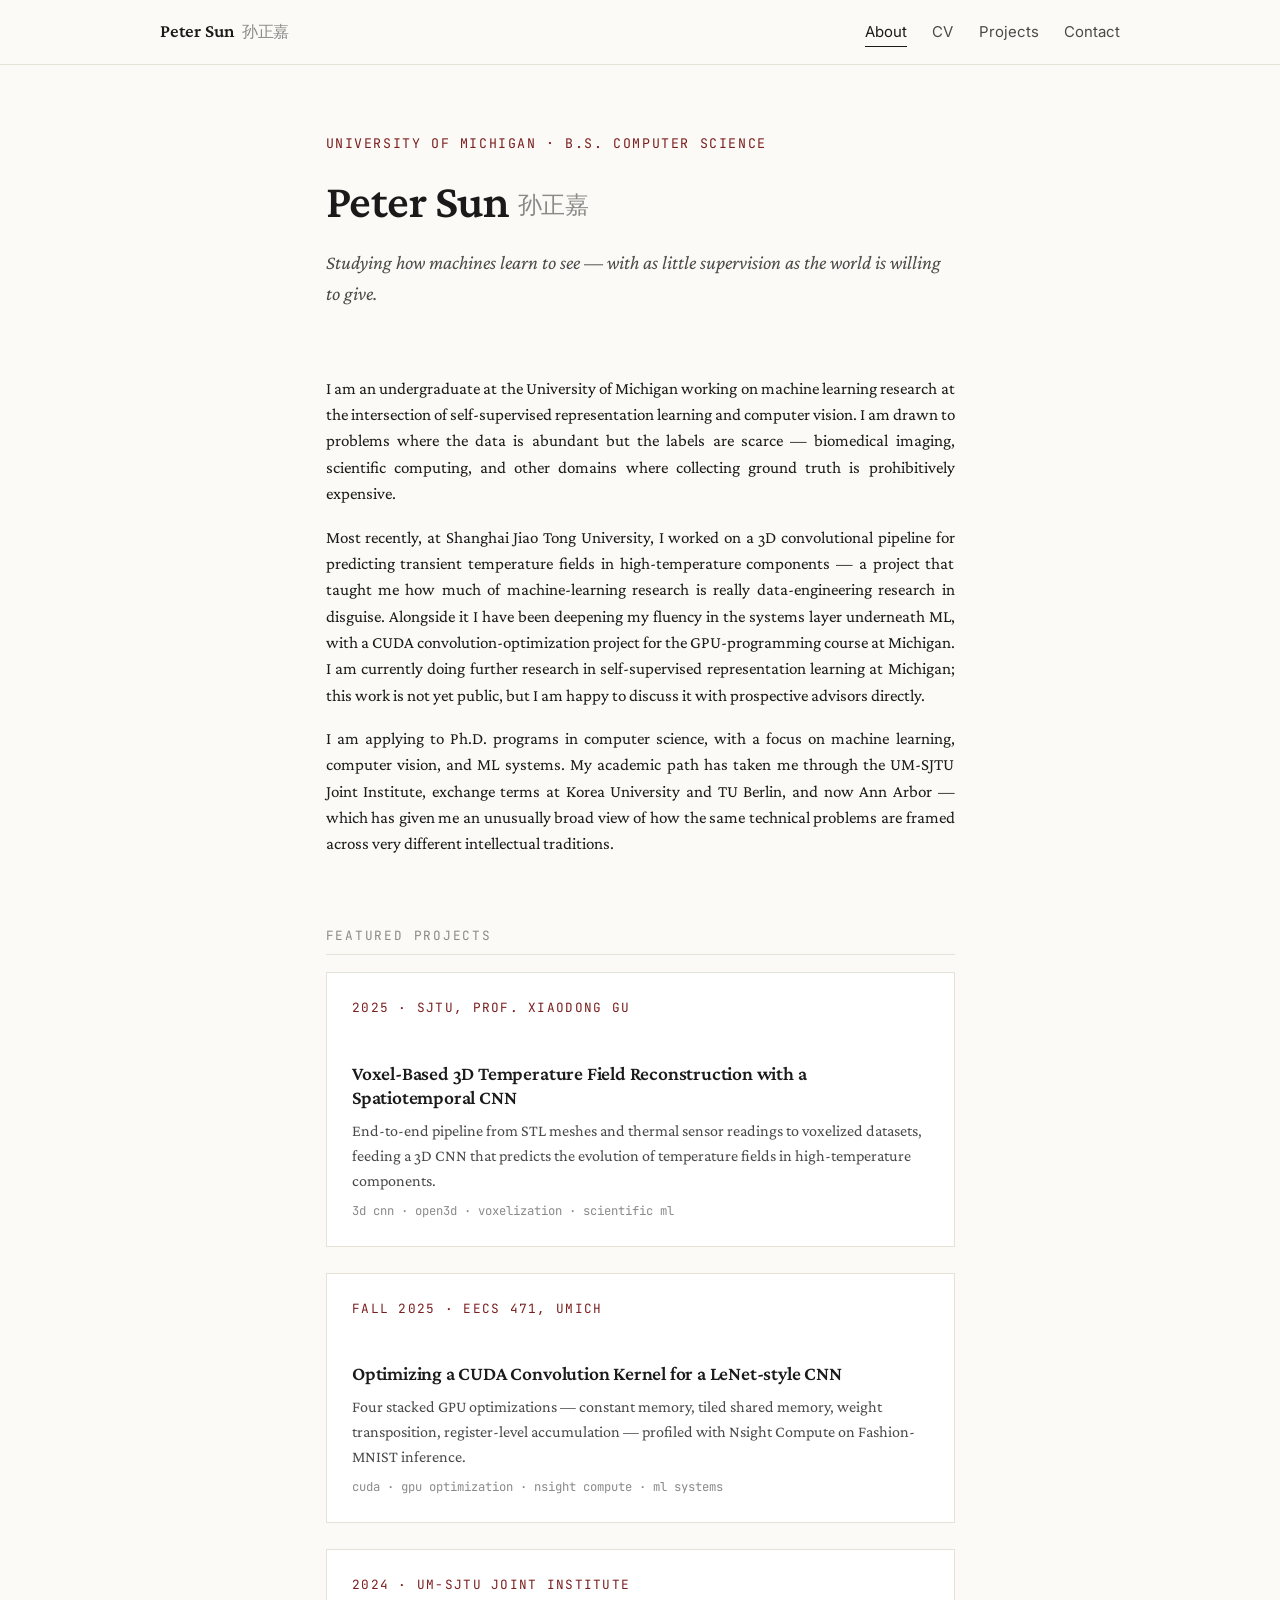
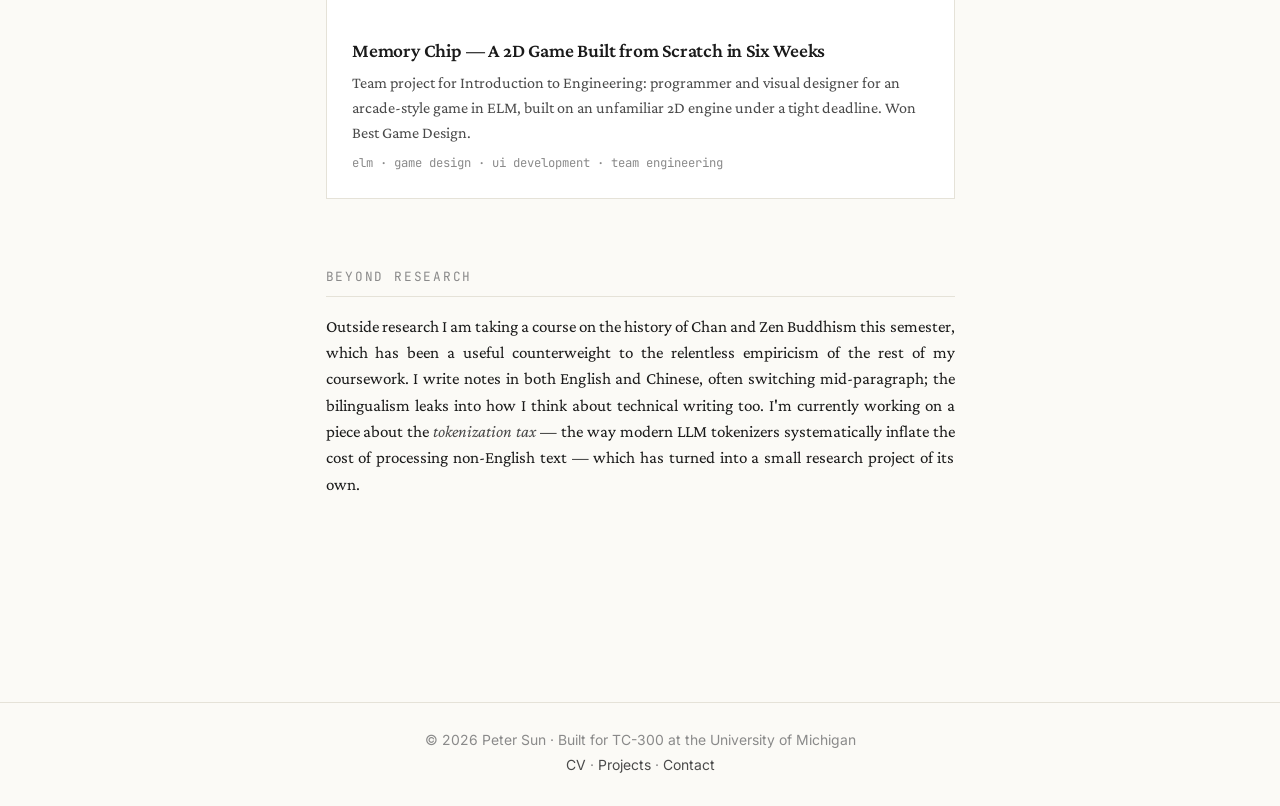
==== index.html @ c783a43a "Add files via upload" ====
<!DOCTYPE html>
<html lang="en">
<head>
<meta charset="UTF-8">
<meta name="viewport" content="width=device-width, initial-scale=1.0">
<title>Peter Sun — Computer Science, University of Michigan</title>
<meta name="description" content="Peter Sun is an undergraduate at the University of Michigan studying computer science, with research interests in self-supervised representation learning and computer vision for biomedical applications.">
<link rel="preconnect" href="https://fonts.googleapis.com">
<link rel="preconnect" href="https://fonts.gstatic.com" crossorigin>
<link href="https://fonts.googleapis.com/css2?family=Crimson+Pro:ital,wght@0,400;0,500;0,600;1,400&family=Inter:wght@400;500;600&family=JetBrains+Mono:wght@400;500&display=swap" rel="stylesheet">
<link rel="stylesheet" href="assets/style.css">
</head>
<body>

<header class="site-header">
  <div class="site-header-inner">
    <a href="index.html" class="site-brand">Peter Sun<span class="brand-cn">孙正嘉</span></a>
    <nav class="site-nav">
      <a href="index.html" class="active">About</a>
      <a href="cv.html">CV</a>
      <a href="research.html">Projects</a>
      <a href="contact.html">Contact</a>
    </nav>
  </div>
</header>

<main class="page">

  <section class="hero">
    <p class="hero-eyebrow">University of Michigan · B.S. Computer Science</p>
    <h1 class="hero-title">Peter Sun<span class="cn">孙正嘉</span></h1>
    <p class="hero-tagline">Studying how machines learn to see — with as little supervision as the world is willing to give.</p>
  </section>

  <section>
    <p>
      I am an undergraduate at the University of Michigan working on machine
      learning research at the intersection of self-supervised representation
      learning and computer vision. I am drawn to problems where the data is
      abundant but the labels are scarce — biomedical imaging, scientific
      computing, and other domains where collecting ground truth is
      prohibitively expensive.
    </p>
    <p>
      Most recently, at Shanghai Jiao Tong University, I worked on a 3D
      convolutional pipeline for predicting transient temperature fields in
      high-temperature components — a project that taught me how much of
      machine-learning research is really data-engineering research in
      disguise. Alongside it I have been deepening my fluency in the
      systems layer underneath ML, with a CUDA convolution-optimization
      project for the GPU-programming course at Michigan. I am currently
      doing further research in self-supervised representation learning at
      Michigan; this work is not yet public, but I am happy to discuss it
      with prospective advisors directly.
    </p>
    <p>
      I am applying to Ph.D. programs in computer science, with a focus on
      machine learning, computer vision, and ML systems. My academic path has
      taken me through the UM-SJTU Joint Institute, exchange terms at Korea
      University and TU Berlin, and now Ann Arbor — which has given me an
      unusually broad view of how the same technical problems are framed
      across very different intellectual traditions.
    </p>
  </section>

  <p class="section-label">Featured Projects</p>

  <section class="highlights">

    <a class="highlight" href="research-temp-field.html">
      <p class="highlight-meta">2025 · SJTU, Prof. Xiaodong Gu</p>
      <h3 class="highlight-title">Voxel-Based 3D Temperature Field Reconstruction with a Spatiotemporal CNN</h3>
      <p class="highlight-blurb">
        End-to-end pipeline from STL meshes and thermal sensor readings to
        voxelized datasets, feeding a 3D CNN that predicts the evolution of
        temperature fields in high-temperature components.
      </p>
      <p class="highlight-tags">3D CNN · Open3D · voxelization · scientific ML</p>
    </a>

    <a class="highlight" href="research-cuda.html">
      <p class="highlight-meta">Fall 2025 · EECS 471, UMich</p>
      <h3 class="highlight-title">Optimizing a CUDA Convolution Kernel for a LeNet-style CNN</h3>
      <p class="highlight-blurb">
        Four stacked GPU optimizations — constant memory, tiled shared memory,
        weight transposition, register-level accumulation — profiled with
        Nsight Compute on Fashion-MNIST inference.
      </p>
      <p class="highlight-tags">CUDA · GPU optimization · Nsight Compute · ML systems</p>
    </a>

    <a class="highlight" href="research-memory-chip.html">
      <p class="highlight-meta">2024 · UM-SJTU Joint Institute</p>
      <h3 class="highlight-title">Memory Chip — A 2D Game Built from Scratch in Six Weeks</h3>
      <p class="highlight-blurb">
        Team project for Introduction to Engineering: programmer and visual
        designer for an arcade-style game in ELM, built on an unfamiliar 2D
        engine under a tight deadline. Won Best Game Design.
      </p>
      <p class="highlight-tags">ELM · game design · UI development · team engineering</p>
    </a>

  </section>

  <p class="section-label">Beyond Research</p>

  <section>
    <p>
      Outside research I am taking a course on the history of Chan and Zen
      Buddhism this semester, which has been a useful counterweight to the
      relentless empiricism of the rest of my coursework. I write notes in
      both English and Chinese, often switching mid-paragraph; the
      bilingualism leaks into how I think about technical writing too. I'm
      currently working on a piece about the <em>tokenization tax</em> —
      the way modern LLM tokenizers systematically inflate the cost of
      processing non-English text — which has turned into a small research
      project of its own.
    </p>
  </section>

</main>

<footer class="site-footer">
  <p>© 2026 Peter Sun · Built for TC-300 at the University of Michigan</p>
  <p><a href="cv.html">CV</a> · <a href="research.html">Projects</a> · <a href="contact.html">Contact</a></p>
</footer>

</body>
</html>
---- assets/style.css ----
/* ========================================
   Peter Sun — Portfolio Site
   Shared stylesheet
   ======================================== */

:root {
  /* Color palette — restrained, academic, with a single warm accent */
  --bg:          #fbfaf6;        /* warm off-white, easier on eyes than pure white */
  --bg-elevated: #ffffff;
  --ink:         #1a1a1a;        /* near-black for body text */
  --ink-soft:    #4a4a4a;        /* secondary text */
  --ink-faint:   #8a8a8a;        /* tertiary / captions */
  --rule:        #e5e2d8;        /* hairline dividers */
  --accent:      #7a1f1f;        /* deep burgundy — the one accent color */
  --accent-soft: #f3e9e9;        /* tinted background for callouts */
  --code-bg:     #f4f1e8;

  /* Typography */
  --font-serif: "Crimson Pro", "Source Serif Pro", Georgia, serif;
  --font-sans:  "Inter", -apple-system, BlinkMacSystemFont, "Segoe UI", sans-serif;
  --font-mono:  "JetBrains Mono", "SF Mono", Menlo, monospace;

  /* Spacing scale */
  --space-1: 0.25rem;
  --space-2: 0.5rem;
  --space-3: 1rem;
  --space-4: 1.5rem;
  --space-5: 2.5rem;
  --space-6: 4rem;
  --space-7: 6rem;

  /* Layout */
  --content-max: 680px;        /* narrow column, ~10 words per line at 18px */
  --wide-max:    960px;        /* for cv & projects index */
}

/* ---------- Reset ---------- */
* { box-sizing: border-box; margin: 0; padding: 0; }
html { font-size: 17px; scroll-behavior: smooth; }
body {
  font-family: var(--font-serif);
  font-weight: 400;
  line-height: 1.55;
  color: var(--ink);
  background: var(--bg);
  -webkit-font-smoothing: antialiased;
  -moz-osx-font-smoothing: grayscale;
  font-feature-settings: "kern" 1, "liga" 1, "onum" 1;
}

/* ---------- Typography ---------- */
h1, h2, h3, h4 {
  font-family: var(--font-serif);
  font-weight: 600;
  line-height: 1.25;
  color: var(--ink);
  letter-spacing: -0.01em;
}
h1 { font-size: 2.5rem; margin-bottom: var(--space-4); }
h2 { font-size: 1.65rem; margin-top: var(--space-6); margin-bottom: var(--space-3); }
h3 { font-size: 1.2rem; margin-top: var(--space-5); margin-bottom: var(--space-2); }
h4 { font-size: 1rem; font-weight: 600; margin-top: var(--space-3); margin-bottom: var(--space-1); }

p {
  margin-bottom: var(--space-3);
  text-align: justify;
  hyphens: auto;
}
p:last-child { margin-bottom: 0; }

a {
  color: var(--accent);
  text-decoration: none;
  border-bottom: 1px solid transparent;
  transition: border-color 0.15s ease;
}
a:hover { border-bottom-color: var(--accent); }

em { font-style: italic; color: var(--ink-soft); }
strong { font-weight: 600; }

code, .mono {
  font-family: var(--font-mono);
  font-size: 0.85em;
  background: var(--code-bg);
  padding: 0.1em 0.35em;
  border-radius: 2px;
}

/* ---------- Layout ---------- */
.page {
  max-width: var(--content-max);
  margin: 0 auto;
  padding: var(--space-6) var(--space-4) var(--space-7);
}
.page-wide {
  max-width: var(--wide-max);
  margin: 0 auto;
  padding: var(--space-6) var(--space-4) var(--space-7);
}

/* ---------- Header / Nav ---------- */
.site-header {
  border-bottom: 1px solid var(--rule);
  padding: var(--space-3) var(--space-4);
  background: var(--bg);
  position: sticky;
  top: 0;
  z-index: 10;
  backdrop-filter: blur(6px);
  background: rgba(251, 250, 246, 0.92);
}
.site-header-inner {
  max-width: var(--wide-max);
  margin: 0 auto;
  display: flex;
  justify-content: space-between;
  align-items: baseline;
  gap: var(--space-4);
}
.site-brand {
  font-family: var(--font-serif);
  font-weight: 600;
  font-size: 1.1rem;
  color: var(--ink);
  border-bottom: none;
  letter-spacing: -0.01em;
}
.site-brand:hover { border-bottom: none; color: var(--accent); }
.site-brand .brand-cn {
  font-family: var(--font-serif);
  color: var(--ink-faint);
  font-weight: 400;
  font-size: 0.95rem;
  margin-left: var(--space-2);
}

.site-nav {
  display: flex;
  gap: var(--space-4);
  font-family: var(--font-sans);
  font-size: 0.88rem;
}
.site-nav a {
  color: var(--ink-soft);
  border-bottom: 1px solid transparent;
  padding-bottom: 2px;
}
.site-nav a:hover { color: var(--accent); border-bottom-color: var(--accent); }
.site-nav a.active { color: var(--ink); border-bottom-color: var(--ink); }

/* ---------- Footer ---------- */
.site-footer {
  border-top: 1px solid var(--rule);
  padding: var(--space-4);
  margin-top: var(--space-7);
  font-family: var(--font-sans);
  font-size: 0.82rem;
  color: var(--ink-faint);
  text-align: center;
}
.site-footer p { text-align: center; margin-bottom: var(--space-1); }
.site-footer a { color: var(--ink-soft); }

/* ---------- Hero (home page) ---------- */
.hero {
  margin-bottom: var(--space-6);
}
.hero-eyebrow {
  font-family: var(--font-mono);
  font-size: 0.78rem;
  text-transform: uppercase;
  letter-spacing: 0.12em;
  color: var(--accent);
  margin-bottom: var(--space-3);
}
.hero-title {
  font-size: 2.8rem;
  margin-bottom: var(--space-3);
  font-weight: 600;
}
.hero-title .cn {
  color: var(--ink-faint);
  font-weight: 400;
  font-size: 1.4rem;
  margin-left: var(--space-2);
  vertical-align: 0.15em;
}
.hero-tagline {
  font-size: 1.15rem;
  color: var(--ink-soft);
  font-style: italic;
  margin-bottom: var(--space-4);
  text-align: left;
}

/* ---------- Section dividers ---------- */
.section-label {
  font-family: var(--font-mono);
  font-size: 0.75rem;
  text-transform: uppercase;
  letter-spacing: 0.14em;
  color: var(--ink-faint);
  margin-top: var(--space-6);
  margin-bottom: var(--space-3);
  padding-bottom: var(--space-2);
  border-bottom: 1px solid var(--rule);
}

/* ---------- Project highlight cards (home page) ---------- */
.highlights {
  display: flex;
  flex-direction: column;
  gap: var(--space-4);
  margin-top: var(--space-3);
}
.highlight {
  display: block;
  padding: var(--space-4);
  border: 1px solid var(--rule);
  background: var(--bg-elevated);
  text-decoration: none;
  color: var(--ink);
  border-bottom: 1px solid var(--rule);
  transition: border-color 0.15s ease, transform 0.15s ease;
}
.highlight:hover {
  border-color: var(--accent);
  border-bottom-color: var(--accent);
  transform: translateY(-2px);
}
.highlight-meta {
  font-family: var(--font-mono);
  font-size: 0.75rem;
  text-transform: uppercase;
  letter-spacing: 0.1em;
  color: var(--accent);
  margin-bottom: var(--space-2);
}
.highlight-title {
  font-size: 1.15rem;
  font-weight: 600;
  margin-bottom: var(--space-2);
}
.highlight-blurb {
  color: var(--ink-soft);
  font-size: 0.95rem;
  margin-bottom: var(--space-2);
  text-align: left;
}
.highlight-tags {
  font-family: var(--font-mono);
  font-size: 0.72rem;
  color: var(--ink-faint);
  text-transform: lowercase;
}

/* ---------- CV-specific styling ---------- */
.cv-header {
  text-align: center;
  margin-bottom: var(--space-5);
  padding-bottom: var(--space-4);
  border-bottom: 1px solid var(--rule);
}
.cv-header h1 {
  margin-bottom: var(--space-2);
}
.cv-header .subtitle {
  font-family: var(--font-sans);
  color: var(--ink-soft);
  font-size: 0.95rem;
}
.cv-section {
  margin-bottom: var(--space-5);
}
.cv-section-title {
  font-family: var(--font-mono);
  font-size: 0.8rem;
  text-transform: uppercase;
  letter-spacing: 0.14em;
  color: var(--accent);
  border-bottom: 1px solid var(--rule);
  padding-bottom: var(--space-1);
  margin-bottom: var(--space-3);
}
.cv-entry {
  margin-bottom: var(--space-4);
}
.cv-entry:last-child { margin-bottom: 0; }
.cv-entry-header {
  display: flex;
  justify-content: space-between;
  align-items: baseline;
  gap: var(--space-3);
  margin-bottom: var(--space-1);
  flex-wrap: wrap;
}
.cv-entry-title {
  font-weight: 600;
  font-size: 1.05rem;
}
.cv-entry-date {
  font-family: var(--font-mono);
  font-size: 0.8rem;
  color: var(--ink-faint);
  white-space: nowrap;
}
.cv-entry-sub {
  font-style: italic;
  color: var(--ink-soft);
  font-size: 0.95rem;
  margin-bottom: var(--space-2);
}
.cv-entry ul {
  list-style: none;
  padding-left: var(--space-3);
}
.cv-entry li {
  position: relative;
  margin-bottom: var(--space-2);
  text-align: justify;
  font-size: 0.95rem;
  color: var(--ink-soft);
}
.cv-entry li::before {
  content: "▸";
  position: absolute;
  left: -1rem;
  color: var(--accent);
  font-size: 0.8rem;
  top: 0.2em;
}

/* Two-column lists (skills, courses) */
.kv-list {
  display: grid;
  grid-template-columns: 140px 1fr;
  gap: var(--space-2) var(--space-3);
  font-size: 0.95rem;
}
.kv-list dt {
  font-family: var(--font-mono);
  font-size: 0.78rem;
  text-transform: uppercase;
  letter-spacing: 0.08em;
  color: var(--ink-faint);
  padding-top: 0.25em;
}
.kv-list dd { color: var(--ink-soft); }

/* ---------- Project (research) detail pages ---------- */
.project-header {
  margin-bottom: var(--space-5);
  padding-bottom: var(--space-4);
  border-bottom: 1px solid var(--rule);
}
.project-eyebrow {
  font-family: var(--font-mono);
  font-size: 0.78rem;
  text-transform: uppercase;
  letter-spacing: 0.12em;
  color: var(--accent);
  margin-bottom: var(--space-2);
}
.project-meta-grid {
  display: grid;
  grid-template-columns: max-content 1fr;
  gap: var(--space-2) var(--space-4);
  font-family: var(--font-sans);
  font-size: 0.88rem;
  margin-top: var(--space-3);
}
.project-meta-grid dt {
  color: var(--ink-faint);
  text-transform: uppercase;
  letter-spacing: 0.08em;
  font-size: 0.75rem;
  padding-top: 0.2em;
}
.project-meta-grid dd { color: var(--ink-soft); }

.callout {
  background: var(--accent-soft);
  border-left: 3px solid var(--accent);
  padding: var(--space-3) var(--space-4);
  margin: var(--space-4) 0;
  font-size: 0.95rem;
}
.callout strong { color: var(--accent); }

/* Schematic figure (SVG placeholder) */
.figure {
  margin: var(--space-5) 0;
  padding: var(--space-4);
  background: var(--bg-elevated);
  border: 1px solid var(--rule);
}
.figure svg { display: block; width: 100%; height: auto; }
.figure-caption {
  font-family: var(--font-sans);
  font-size: 0.82rem;
  color: var(--ink-faint);
  margin-top: var(--space-2);
  text-align: center;
  font-style: italic;
}

/* Back link */
.back-link {
  font-family: var(--font-mono);
  font-size: 0.8rem;
  text-transform: uppercase;
  letter-spacing: 0.1em;
  color: var(--ink-faint);
  display: inline-block;
  margin-bottom: var(--space-4);
  border-bottom: none;
}
.back-link:hover { color: var(--accent); border-bottom: none; }

/* ---------- Research index page ---------- */
.research-list {
  display: flex;
  flex-direction: column;
  gap: var(--space-5);
}
.research-item {
  padding-bottom: var(--space-4);
  border-bottom: 1px solid var(--rule);
}
.research-item:last-child { border-bottom: none; }
.research-item h3 {
  margin-top: 0;
  margin-bottom: var(--space-2);
}
.research-item h3 a {
  color: var(--ink);
  border-bottom: none;
}
.research-item h3 a:hover {
  color: var(--accent);
  border-bottom: none;
}
.research-tags {
  font-family: var(--font-mono);
  font-size: 0.75rem;
  color: var(--ink-faint);
  margin-top: var(--space-2);
}

/* ---------- Contact page ---------- */
.contact-grid {
  display: grid;
  grid-template-columns: max-content 1fr;
  gap: var(--space-3) var(--space-4);
  margin-top: var(--space-4);
  font-family: var(--font-sans);
}
.contact-grid dt {
  font-family: var(--font-mono);
  font-size: 0.78rem;
  text-transform: uppercase;
  letter-spacing: 0.1em;
  color: var(--ink-faint);
  padding-top: 0.3em;
}
.contact-grid dd { font-size: 0.95rem; }

/* ---------- Responsive ---------- */
@media (max-width: 640px) {
  html { font-size: 16px; }
  .page, .page-wide { padding: var(--space-4) var(--space-3) var(--space-6); }
  .hero-title { font-size: 2rem; }
  .hero-title .cn { font-size: 1.1rem; }
  h1 { font-size: 1.9rem; }
  .site-header-inner { flex-direction: column; align-items: flex-start; gap: var(--space-2); }
  .site-nav { gap: var(--space-3); flex-wrap: wrap; }
  .kv-list { grid-template-columns: 1fr; gap: var(--space-1); }
  .kv-list dt { margin-top: var(--space-2); }
  p { text-align: left; hyphens: none; }
  .cv-entry li { text-align: left; }
}

/* ---------- Print-friendly (so CV page prints decently) ---------- */
@media print {
  .site-header, .site-footer, .back-link { display: none; }
  body { background: white; }
  .page, .page-wide { max-width: 100%; padding: 0; }
  a { color: var(--ink); border-bottom: none; }
}
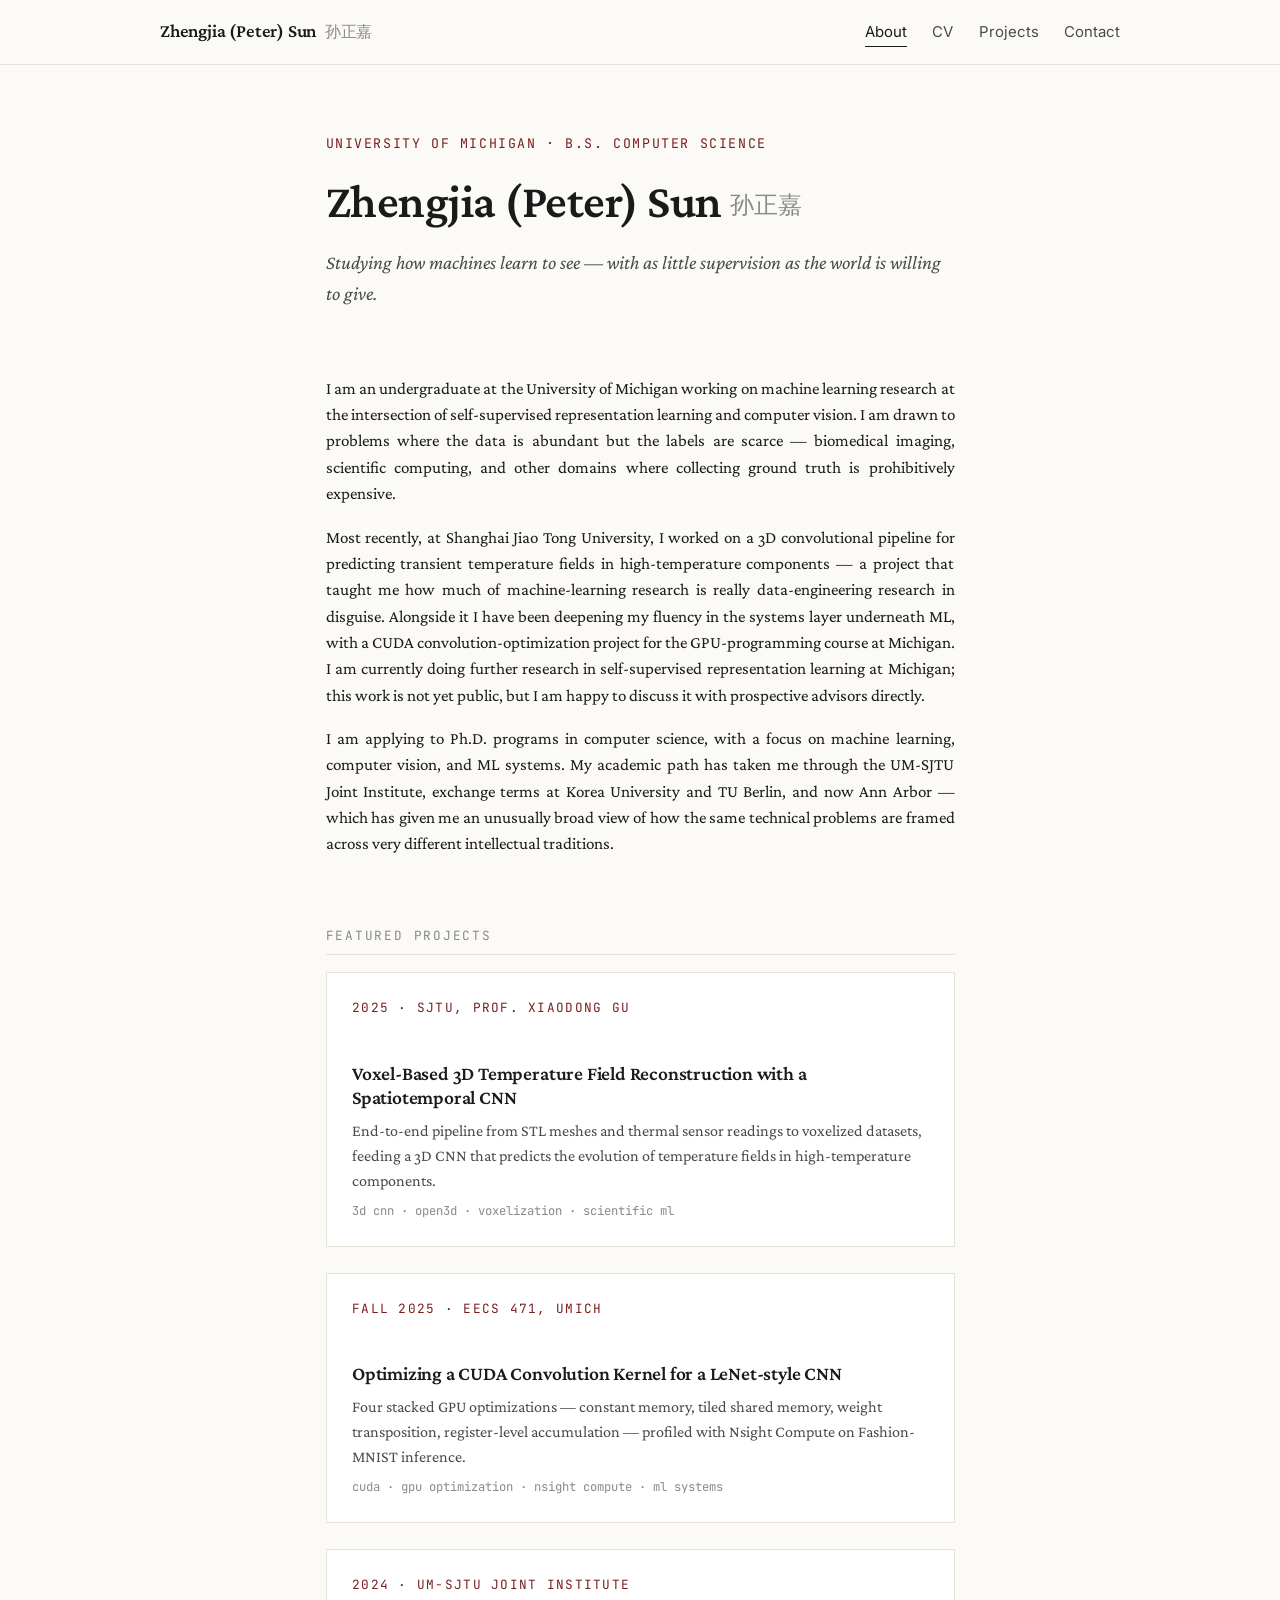
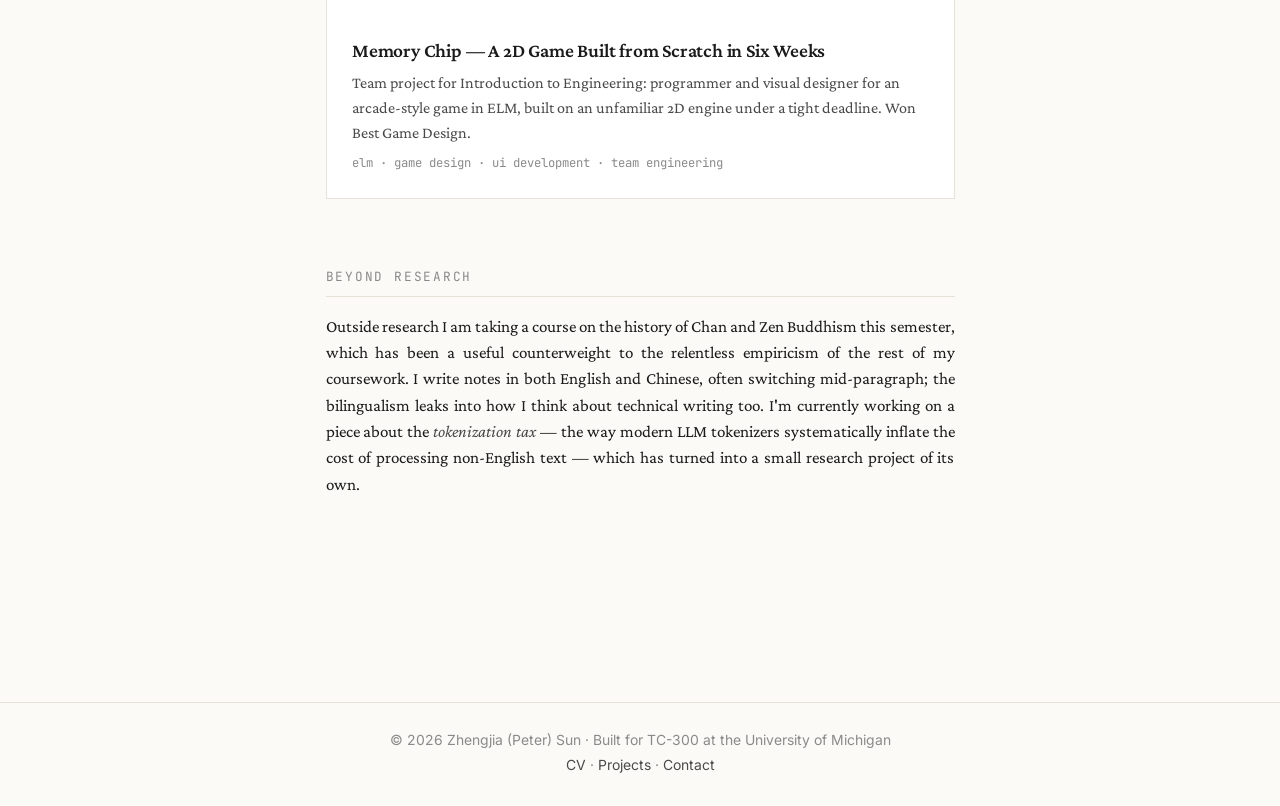
==== commit 1cb779f2: "Update name to Zhengjia (Peter) Sun" ====
--- a/index.html
+++ b/index.html
@@ -3,8 +3,8 @@
 <head>
 <meta charset="UTF-8">
 <meta name="viewport" content="width=device-width, initial-scale=1.0">
-<title>Peter Sun — Computer Science, University of Michigan</title>
-<meta name="description" content="Peter Sun is an undergraduate at the University of Michigan studying computer science, with research interests in self-supervised representation learning and computer vision for biomedical applications.">
+<title>Zhengjia (Peter) Sun — Computer Science, University of Michigan</title>
+<meta name="description" content="Zhengjia (Peter) Sun is an undergraduate at the University of Michigan studying computer science, with research interests in self-supervised representation learning and computer vision for biomedical applications.">
 <link rel="preconnect" href="https://fonts.googleapis.com">
 <link rel="preconnect" href="https://fonts.gstatic.com" crossorigin>
 <link href="https://fonts.googleapis.com/css2?family=Crimson+Pro:ital,wght@0,400;0,500;0,600;1,400&family=Inter:wght@400;500;600&family=JetBrains+Mono:wght@400;500&display=swap" rel="stylesheet">
@@ -14,7 +14,7 @@
 
 <header class="site-header">
   <div class="site-header-inner">
-    <a href="index.html" class="site-brand">Peter Sun<span class="brand-cn">孙正嘉</span></a>
+    <a href="index.html" class="site-brand">Zhengjia (Peter) Sun<span class="brand-cn">孙正嘉</span></a>
     <nav class="site-nav">
       <a href="index.html" class="active">About</a>
       <a href="cv.html">CV</a>
@@ -28,7 +28,7 @@
 
   <section class="hero">
     <p class="hero-eyebrow">University of Michigan · B.S. Computer Science</p>
-    <h1 class="hero-title">Peter Sun<span class="cn">孙正嘉</span></h1>
+    <h1 class="hero-title">Zhengjia (Peter) Sun<span class="cn">孙正嘉</span></h1>
     <p class="hero-tagline">Studying how machines learn to see — with as little supervision as the world is willing to give.</p>
   </section>
 
@@ -121,7 +121,7 @@
 </main>
 
 <footer class="site-footer">
-  <p>© 2026 Peter Sun · Built for TC-300 at the University of Michigan</p>
+  <p>© 2026 Zhengjia (Peter) Sun · Built for TC-300 at the University of Michigan</p>
   <p><a href="cv.html">CV</a> · <a href="research.html">Projects</a> · <a href="contact.html">Contact</a></p>
 </footer>
 
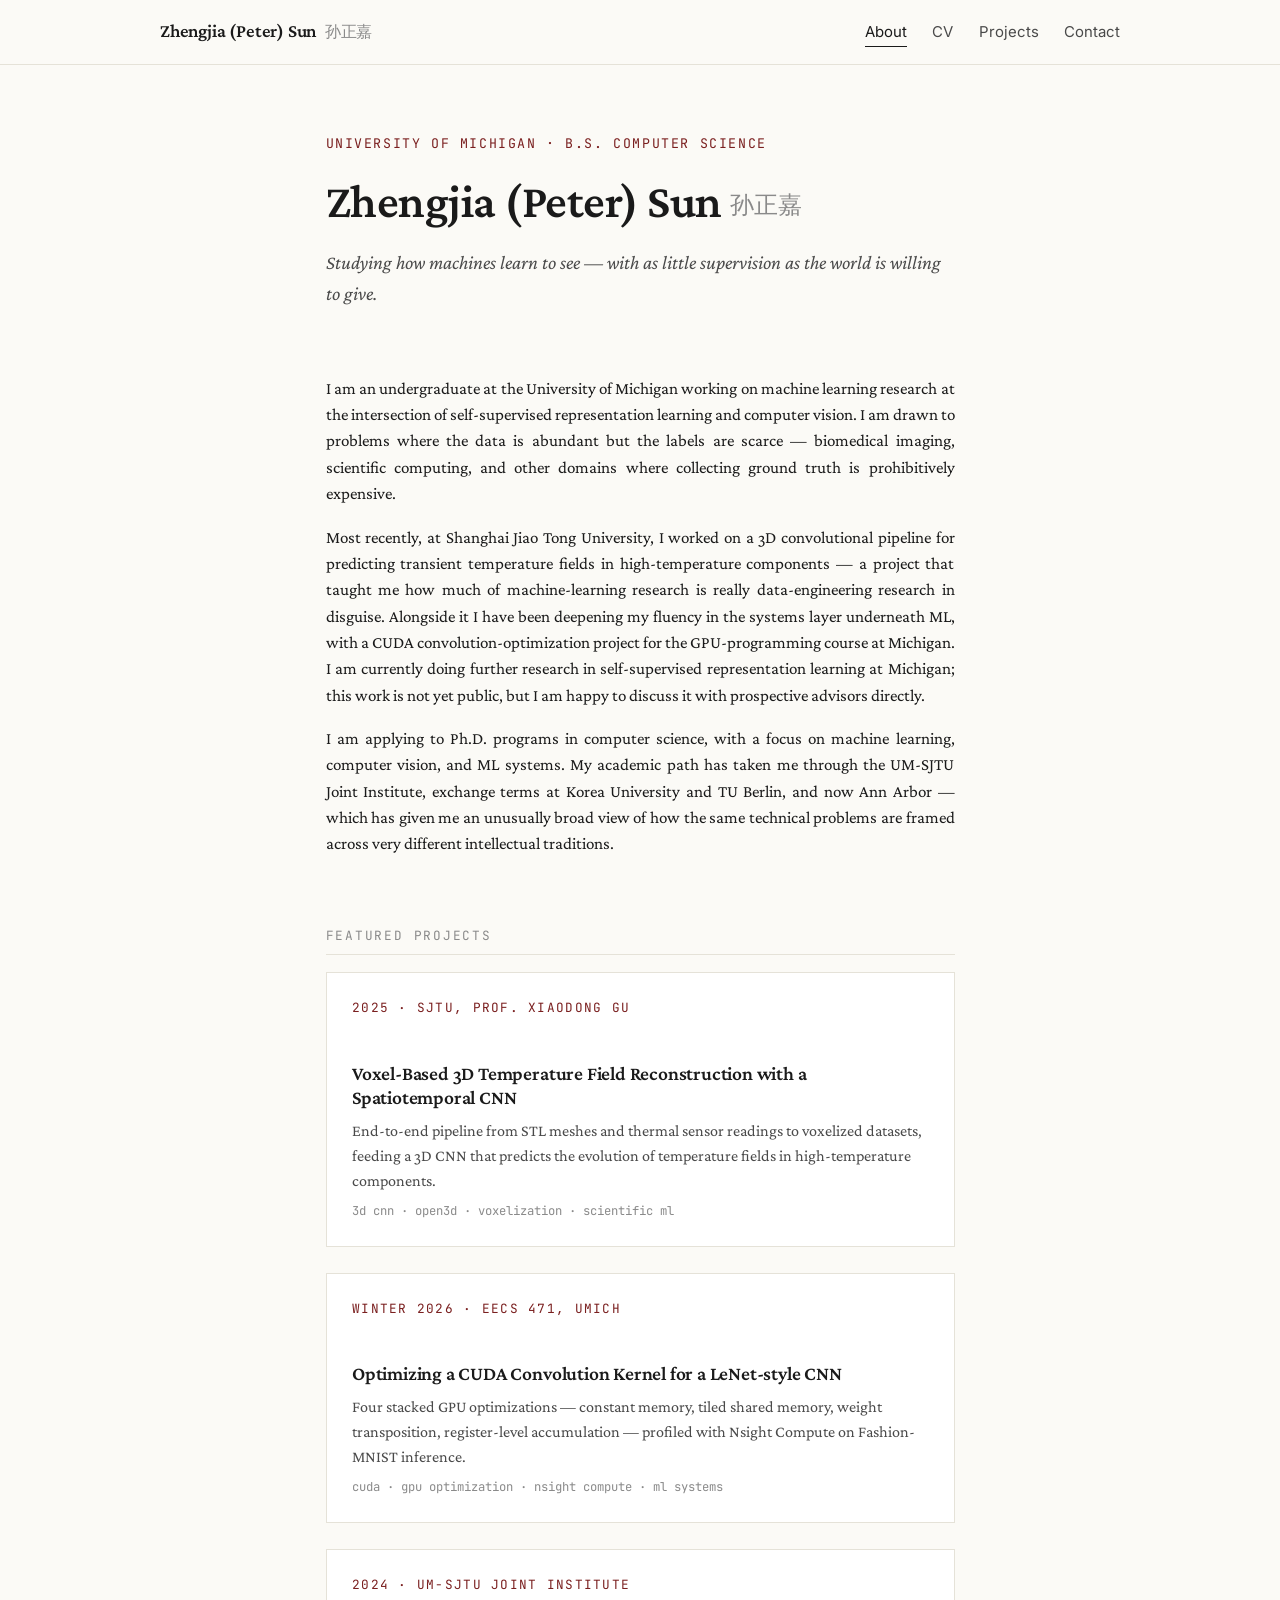
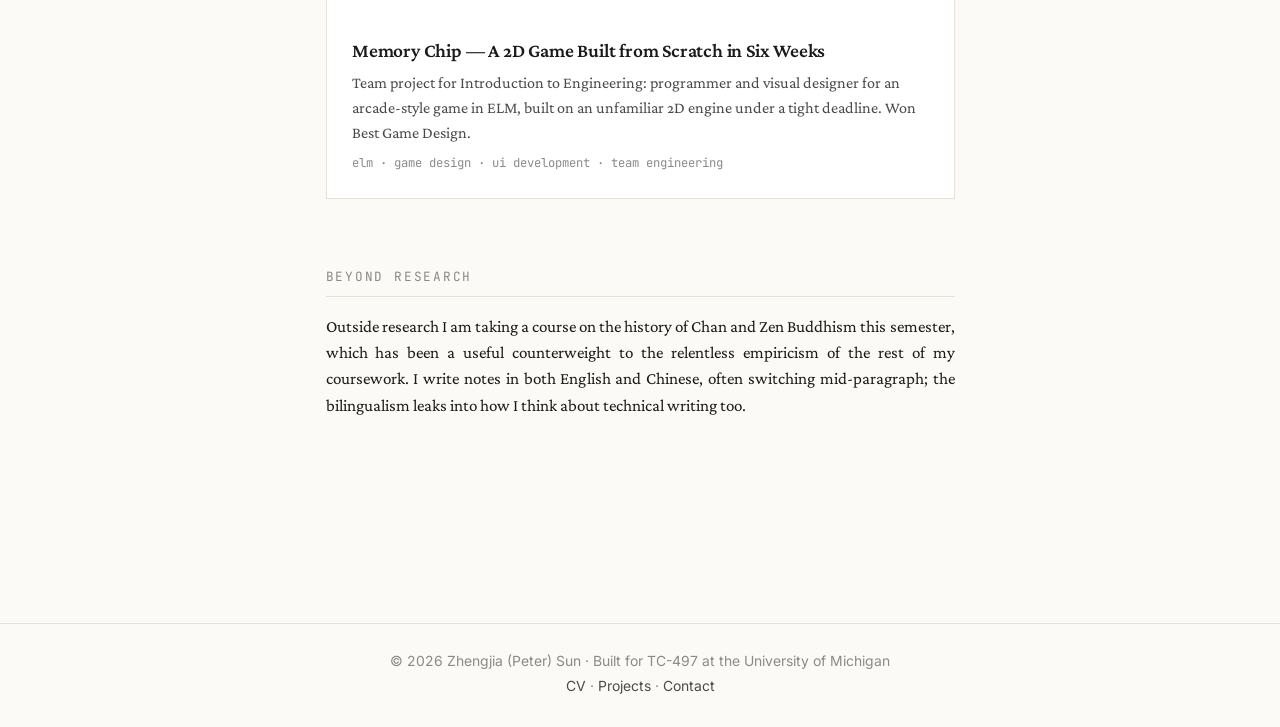
==== commit 820af1d7: "Update index.html" ====
--- a/index.html
+++ b/index.html
@@ -79,7 +79,7 @@
     </a>
 
     <a class="highlight" href="research-cuda.html">
-      <p class="highlight-meta">Fall 2025 · EECS 471, UMich</p>
+      <p class="highlight-meta">Winter 2026 · EECS 471, UMich</p>
       <h3 class="highlight-title">Optimizing a CUDA Convolution Kernel for a LeNet-style CNN</h3>
       <p class="highlight-blurb">
         Four stacked GPU optimizations — constant memory, tiled shared memory,
@@ -110,18 +110,14 @@
       Buddhism this semester, which has been a useful counterweight to the
       relentless empiricism of the rest of my coursework. I write notes in
       both English and Chinese, often switching mid-paragraph; the
-      bilingualism leaks into how I think about technical writing too. I'm
-      currently working on a piece about the <em>tokenization tax</em> —
-      the way modern LLM tokenizers systematically inflate the cost of
-      processing non-English text — which has turned into a small research
-      project of its own.
+      bilingualism leaks into how I think about technical writing too.
     </p>
   </section>
 
 </main>
 
 <footer class="site-footer">
-  <p>© 2026 Zhengjia (Peter) Sun · Built for TC-300 at the University of Michigan</p>
+  <p>© 2026 Zhengjia (Peter) Sun · Built for TC-497 at the University of Michigan</p>
   <p><a href="cv.html">CV</a> · <a href="research.html">Projects</a> · <a href="contact.html">Contact</a></p>
 </footer>
 
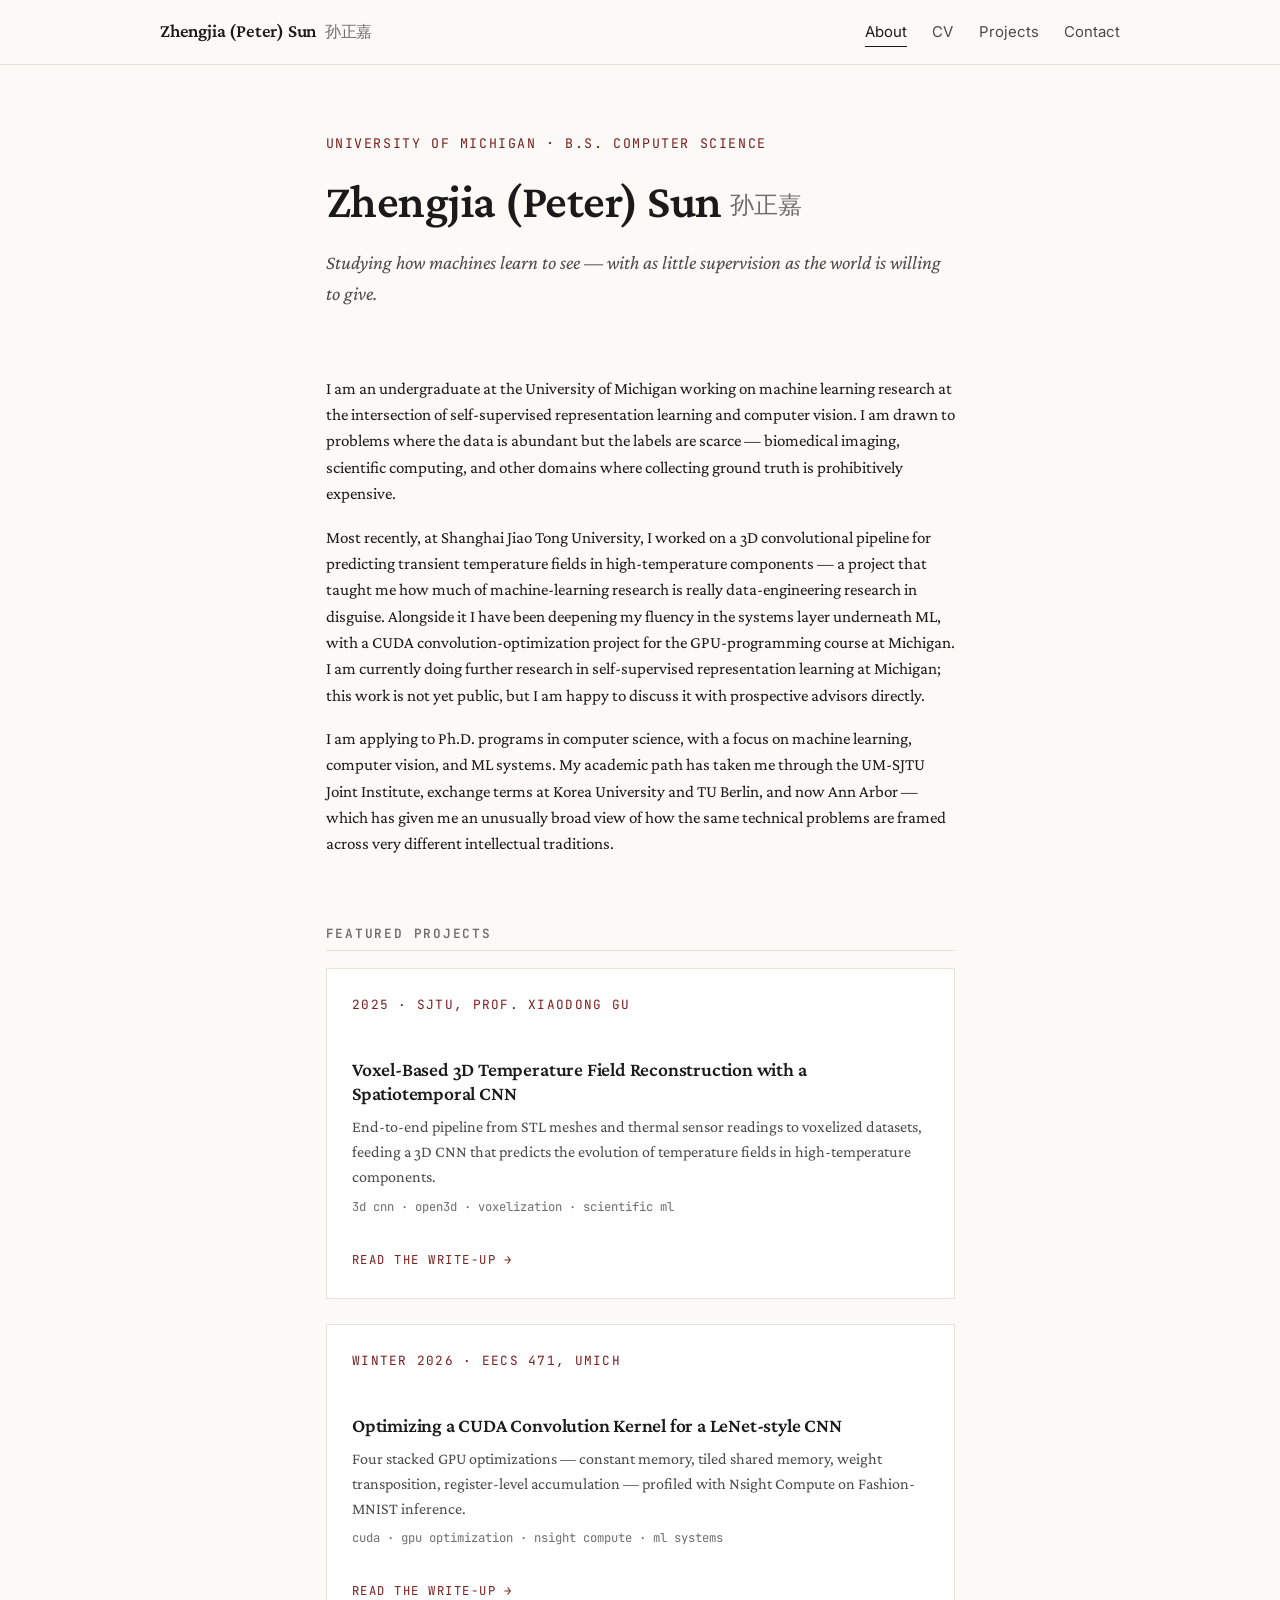
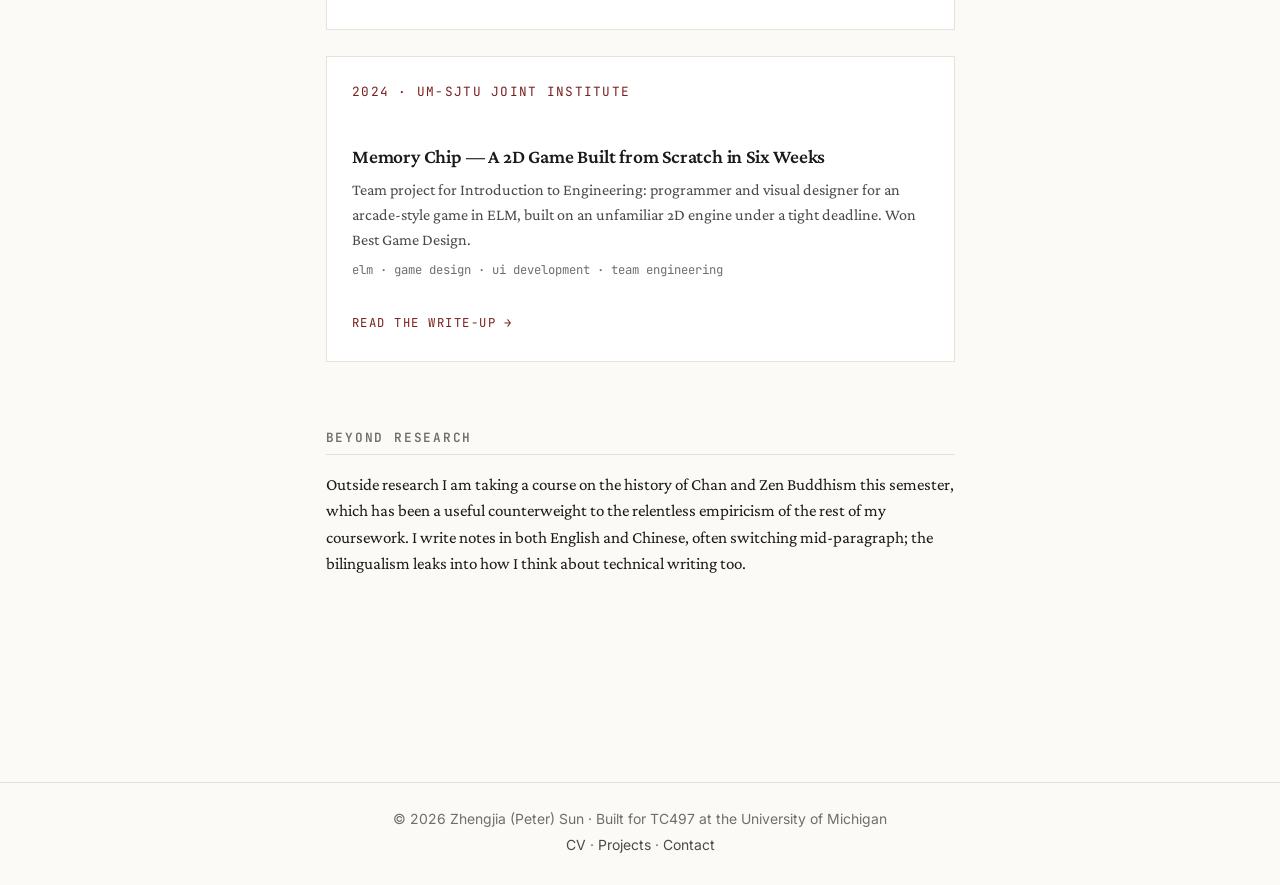
==== commit 022e40d7: "Address peer/instructor feedback: accessibility, usability, content Accessibility (WAVE): - Darken -" ====
--- a/index.html
+++ b/index.html
@@ -16,7 +16,7 @@
   <div class="site-header-inner">
     <a href="index.html" class="site-brand">Zhengjia (Peter) Sun<span class="brand-cn">孙正嘉</span></a>
     <nav class="site-nav">
-      <a href="index.html" class="active">About</a>
+      <span class="active">About</span>
       <a href="cv.html">CV</a>
       <a href="research.html">Projects</a>
       <a href="contact.html">Contact</a>
@@ -63,7 +63,7 @@
     </p>
   </section>
 
-  <p class="section-label">Featured Projects</p>
+  <h2 class="section-label">Featured Projects</h2>
 
   <section class="highlights">
 
@@ -76,6 +76,7 @@
         temperature fields in high-temperature components.
       </p>
       <p class="highlight-tags">3D CNN · Open3D · voxelization · scientific ML</p>
+      <span class="card-cta">Read the write-up →</span>
     </a>
 
     <a class="highlight" href="research-cuda.html">
@@ -87,6 +88,7 @@
         Nsight Compute on Fashion-MNIST inference.
       </p>
       <p class="highlight-tags">CUDA · GPU optimization · Nsight Compute · ML systems</p>
+      <span class="card-cta">Read the write-up →</span>
     </a>
 
     <a class="highlight" href="research-memory-chip.html">
@@ -98,11 +100,12 @@
         engine under a tight deadline. Won Best Game Design.
       </p>
       <p class="highlight-tags">ELM · game design · UI development · team engineering</p>
+      <span class="card-cta">Read the write-up →</span>
     </a>
 
   </section>
 
-  <p class="section-label">Beyond Research</p>
+  <h2 class="section-label">Beyond Research</h2>
 
   <section>
     <p>
@@ -117,7 +120,7 @@
 </main>
 
 <footer class="site-footer">
-  <p>© 2026 Zhengjia (Peter) Sun · Built for TC-497 at the University of Michigan</p>
+  <p>© 2026 Zhengjia (Peter) Sun · Built for TC497 at the University of Michigan</p>
   <p><a href="cv.html">CV</a> · <a href="research.html">Projects</a> · <a href="contact.html">Contact</a></p>
 </footer>
 
--- a/assets/style.css
+++ b/assets/style.css
@@ -9,7 +9,7 @@
   --bg-elevated: #ffffff;
   --ink:         #1a1a1a;        /* near-black for body text */
   --ink-soft:    #4a4a4a;        /* secondary text */
-  --ink-faint:   #8a8a8a;        /* tertiary / captions */
+  --ink-faint:   #6e6e6e;        /* tertiary / captions — darkened to meet WCAG AA contrast */
   --rule:        #e5e2d8;        /* hairline dividers */
   --accent:      #7a1f1f;        /* deep burgundy — the one accent color */
   --accent-soft: #f3e9e9;        /* tinted background for callouts */
@@ -63,8 +63,8 @@
 
 p {
   margin-bottom: var(--space-3);
-  text-align: justify;
-  hyphens: auto;
+  text-align: left;
+  hyphens: manual;
 }
 p:last-child { margin-bottom: 0; }
 
@@ -147,7 +147,12 @@
   padding-bottom: 2px;
 }
 .site-nav a:hover { color: var(--accent); border-bottom-color: var(--accent); }
-.site-nav a.active { color: var(--ink); border-bottom-color: var(--ink); }
+.site-nav .active {
+  color: var(--ink);
+  border-bottom: 1px solid var(--ink);
+  padding-bottom: 2px;
+  cursor: default;
+}
 
 /* ---------- Footer ---------- */
 .site-footer {
@@ -228,7 +233,9 @@
   border-color: var(--accent);
   border-bottom-color: var(--accent);
   transform: translateY(-2px);
-}
+  box-shadow: 0 6px 20px rgba(122, 31, 31, 0.08);
+}
+.highlight:hover .highlight-title { color: var(--accent); }
 .highlight-meta {
   font-family: var(--font-mono);
   font-size: 0.75rem;
@@ -318,7 +325,7 @@
 .cv-entry li {
   position: relative;
   margin-bottom: var(--space-2);
-  text-align: justify;
+  text-align: left;
   font-size: 0.95rem;
   color: var(--ink-soft);
 }
@@ -465,6 +472,65 @@
   padding-top: 0.3em;
 }
 .contact-grid dd { font-size: 0.95rem; }
+
+/* ---------- Shared "this is clickable" cue ---------- */
+.card-cta {
+  display: inline-block;
+  margin-top: var(--space-3);
+  font-family: var(--font-mono);
+  font-size: 0.72rem;
+  text-transform: uppercase;
+  letter-spacing: 0.12em;
+  color: var(--accent);
+}
+
+/* ---------- Clickable project cards (research index) ---------- */
+.research-card {
+  display: block;
+  padding: var(--space-4);
+  border: 1px solid var(--rule);
+  background: var(--bg-elevated);
+  text-decoration: none;
+  color: var(--ink);
+  transition: border-color 0.15s ease, transform 0.15s ease, box-shadow 0.15s ease;
+}
+.research-card:hover {
+  border-color: var(--accent);
+  transform: translateY(-2px);
+  box-shadow: 0 6px 20px rgba(122, 31, 31, 0.08);
+}
+.research-card h3 { margin-top: 0; margin-bottom: var(--space-2); color: var(--ink); }
+.research-card:hover h3 { color: var(--accent); }
+.research-card p { text-align: left; }
+
+/* ---------- Project detail: next / previous navigation ---------- */
+.project-nav {
+  display: flex;
+  justify-content: space-between;
+  gap: var(--space-4);
+  margin-top: var(--space-6);
+  padding-top: var(--space-4);
+  border-top: 1px solid var(--rule);
+  flex-wrap: wrap;
+}
+.project-nav a {
+  flex: 1 1 200px;
+  font-family: var(--font-sans);
+  border-bottom: none;
+  color: var(--ink-soft);
+}
+.project-nav a:hover { color: var(--accent); border-bottom: none; }
+.project-nav .nav-next { text-align: right; }
+.project-nav .nav-label {
+  display: block;
+  font-family: var(--font-mono);
+  font-size: 0.7rem;
+  text-transform: uppercase;
+  letter-spacing: 0.1em;
+  color: var(--ink-faint);
+  margin-bottom: 3px;
+}
+.project-nav .nav-title { font-weight: 600; font-size: 0.95rem; }
 
 /* ---------- Responsive ---------- */
 @media (max-width: 640px) {
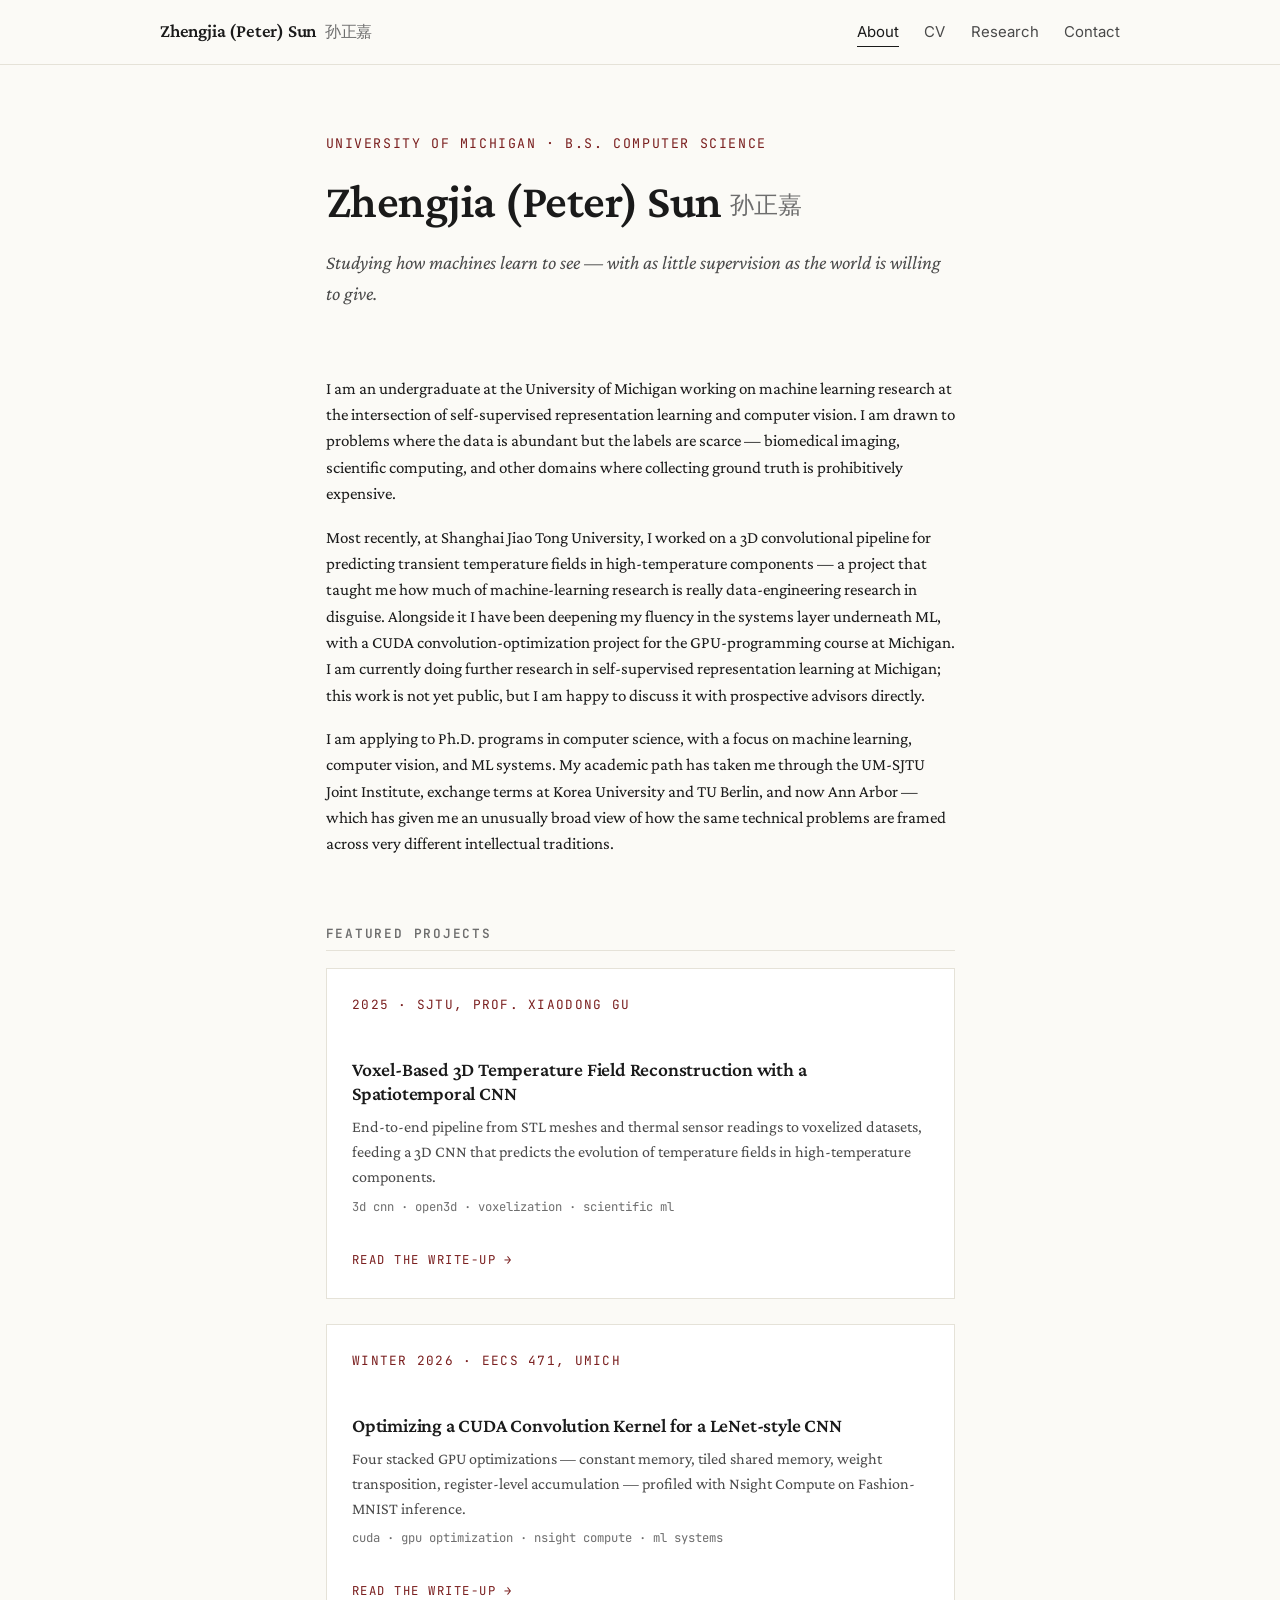
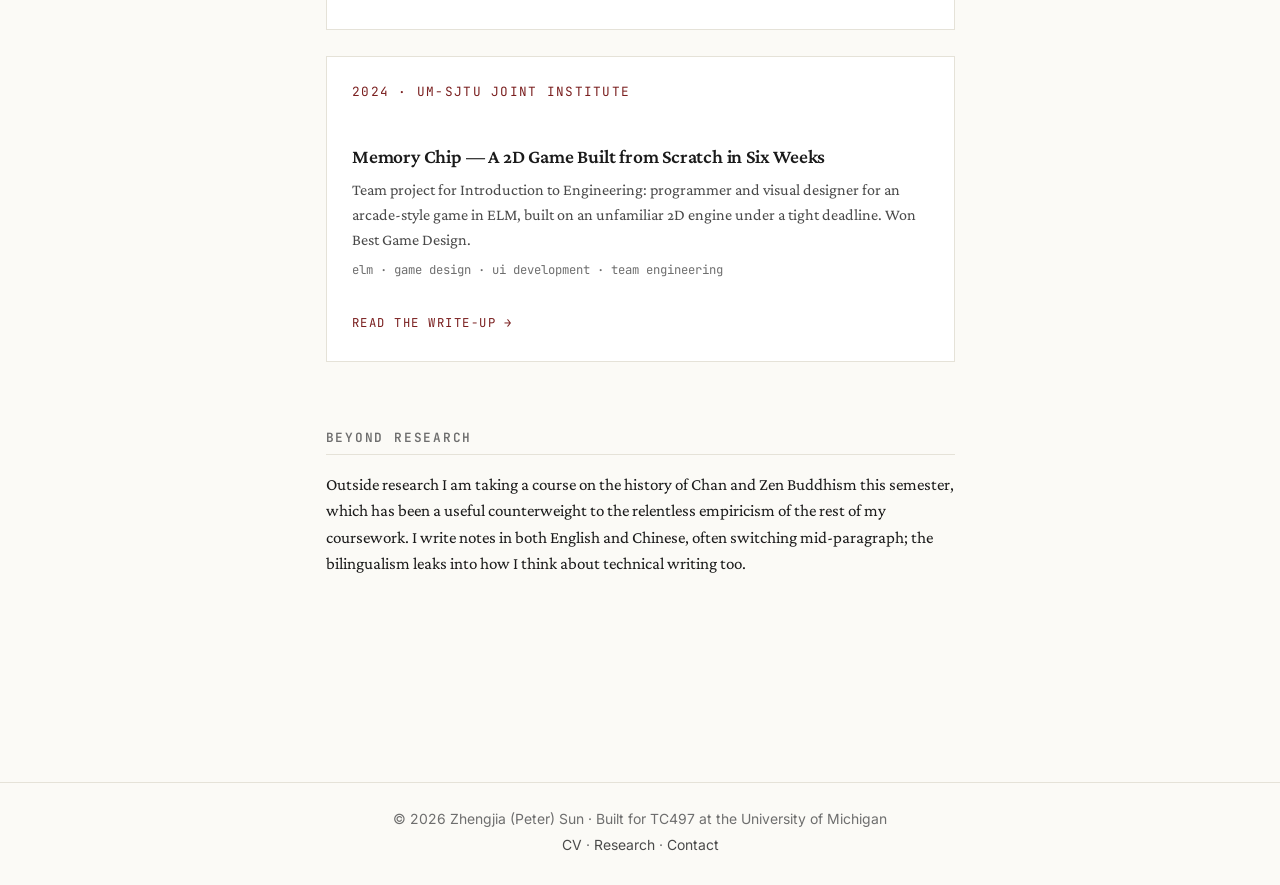
==== commit 82017983: "Add slide-out project drawer; rework Research page as a narrative journey - New vanilla-JS drawer (a" ====
--- a/index.html
+++ b/index.html
@@ -18,7 +18,7 @@
     <nav class="site-nav">
       <span class="active">About</span>
       <a href="cv.html">CV</a>
-      <a href="research.html">Projects</a>
+      <a href="research.html">Research</a>
       <a href="contact.html">Contact</a>
     </nav>
   </div>
@@ -121,7 +121,7 @@
 
 <footer class="site-footer">
   <p>© 2026 Zhengjia (Peter) Sun · Built for TC497 at the University of Michigan</p>
-  <p><a href="cv.html">CV</a> · <a href="research.html">Projects</a> · <a href="contact.html">Contact</a></p>
+  <p><a href="cv.html">CV</a> · <a href="research.html">Research</a> · <a href="contact.html">Contact</a></p>
 </footer>
 
 </body>
--- a/assets/style.css
+++ b/assets/style.css
@@ -547,9 +547,121 @@
   .cv-entry li { text-align: left; }
 }
 
+/* ---------- Inline project trigger (button-style highlight) ---------- */
+.project-link {
+  font: inherit;
+  color: var(--accent);
+  background: var(--accent-soft);
+  border: none;
+  border-bottom: 1px solid rgba(122, 31, 31, 0.35);
+  padding: 0.02em 0.28em;
+  margin: 0 0.02em;
+  border-radius: 2px;
+  cursor: pointer;
+  font-weight: 600;
+  transition: background 0.15s ease, border-color 0.15s ease;
+}
+.project-link:hover,
+.project-link:focus-visible {
+  background: #ecd9d9;
+  border-bottom-color: var(--accent);
+}
+.project-link::after {
+  content: " \2197";              /* ↗ — cue that it opens something */
+  font-family: var(--font-mono);
+  font-size: 0.7em;
+  vertical-align: 0.1em;
+}
+/* When used as an <a> fallback, strip the default link underline */
+a.project-link { text-decoration: none; }
+
+/* ---------- Slide-out project drawer ---------- */
+.drawer-backdrop {
+  position: fixed;
+  inset: 0;
+  background: rgba(26, 26, 26, 0.45);
+  z-index: 40;
+  opacity: 0;
+  transition: opacity 0.3s ease;
+}
+.drawer-backdrop.is-open { opacity: 1; }
+
+.drawer {
+  position: fixed;
+  top: 0;
+  right: 0;
+  height: 100%;
+  width: min(640px, 92vw);
+  max-width: 100%;
+  background: var(--bg);
+  z-index: 50;
+  box-shadow: -8px 0 32px rgba(26, 26, 26, 0.18);
+  transform: translateX(100%);
+  transition: transform 0.32s cubic-bezier(0.22, 0.61, 0.36, 1);
+  will-change: transform;
+}
+.drawer.is-open { transform: translateX(0); }
+
+.drawer-panel {
+  position: relative;
+  height: 100%;
+  overflow: hidden;
+}
+.drawer-content {
+  height: 100%;
+  overflow-y: auto;
+  -webkit-overflow-scrolling: touch;
+  padding: var(--space-6) var(--space-5) var(--space-7);
+  outline: none;
+}
+.drawer-content .project-header { margin-top: var(--space-2); }
+.drawer-content h1 { font-size: 1.9rem; }
+
+.drawer-close {
+  position: absolute;
+  top: var(--space-3);
+  right: var(--space-3);
+  z-index: 2;
+  width: 2.2rem;
+  height: 2.2rem;
+  display: flex;
+  align-items: center;
+  justify-content: center;
+  font-family: var(--font-sans);
+  font-size: 1.6rem;
+  line-height: 1;
+  color: var(--ink-soft);
+  background: var(--bg-elevated);
+  border: 1px solid var(--rule);
+  border-radius: 50%;
+  cursor: pointer;
+  transition: color 0.15s ease, border-color 0.15s ease;
+}
+.drawer-close:hover,
+.drawer-close:focus-visible {
+  color: var(--accent);
+  border-color: var(--accent);
+}
+
+/* Lock background scroll while the drawer is open */
+body.drawer-open { overflow: hidden; }
+
+/* Near-fullscreen drawer on narrow screens */
+@media (max-width: 640px) {
+  .drawer { width: 100vw; }
+  .drawer-content { padding: var(--space-6) var(--space-3) var(--space-6); }
+  .drawer-content h1 { font-size: 1.6rem; }
+}
+
+/* Respect reduced-motion preference */
+@media (prefers-reduced-motion: reduce) {
+  .drawer, .drawer-backdrop { transition: none; }
+}
+
 /* ---------- Print-friendly (so CV page prints decently) ---------- */
 @media print {
   .site-header, .site-footer, .back-link { display: none; }
+  .drawer, .drawer-backdrop { display: none; }
   body { background: white; }
   .page, .page-wide { max-width: 100%; padding: 0; }
   a { color: var(--ink); border-bottom: none; }
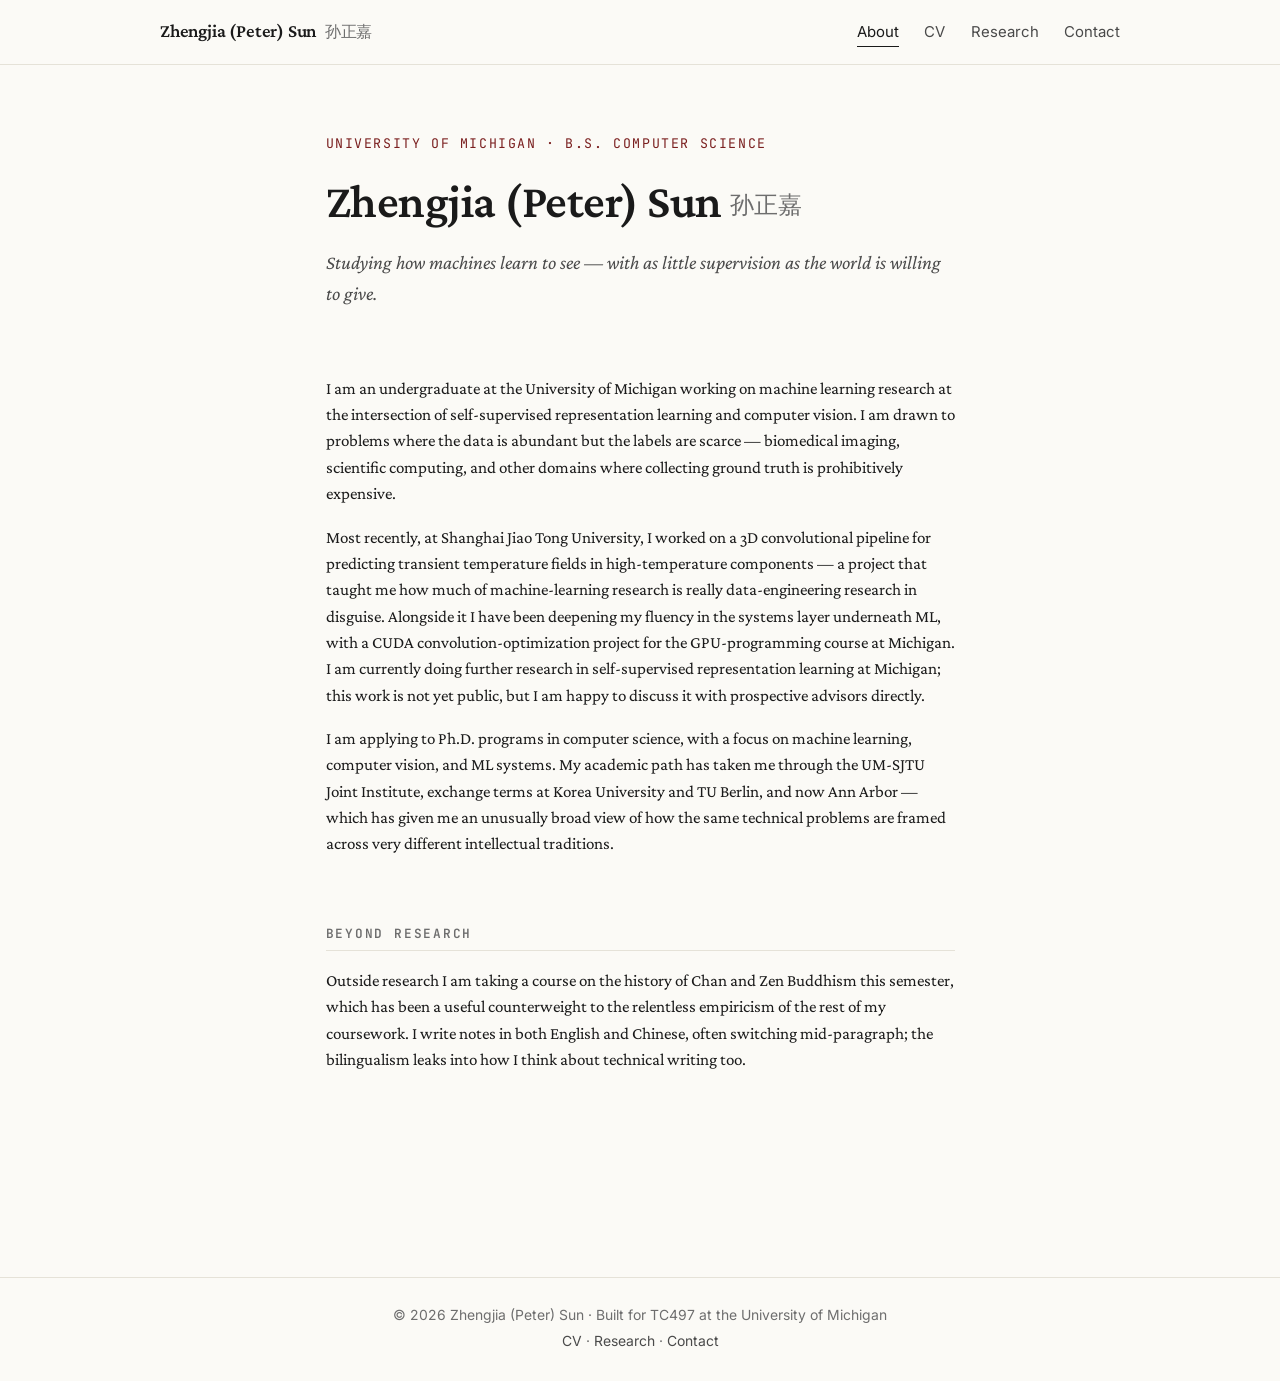
==== commit 8dd0bb81: "Trim redundant content across pages - Remove Featured Projects section from the About page (duplicat" ====
--- a/index.html
+++ b/index.html
@@ -63,48 +63,6 @@
     </p>
   </section>
 
-  <h2 class="section-label">Featured Projects</h2>
-
-  <section class="highlights">
-
-    <a class="highlight" href="research-temp-field.html">
-      <p class="highlight-meta">2025 · SJTU, Prof. Xiaodong Gu</p>
-      <h3 class="highlight-title">Voxel-Based 3D Temperature Field Reconstruction with a Spatiotemporal CNN</h3>
-      <p class="highlight-blurb">
-        End-to-end pipeline from STL meshes and thermal sensor readings to
-        voxelized datasets, feeding a 3D CNN that predicts the evolution of
-        temperature fields in high-temperature components.
-      </p>
-      <p class="highlight-tags">3D CNN · Open3D · voxelization · scientific ML</p>
-      <span class="card-cta">Read the write-up →</span>
-    </a>
-
-    <a class="highlight" href="research-cuda.html">
-      <p class="highlight-meta">Winter 2026 · EECS 471, UMich</p>
-      <h3 class="highlight-title">Optimizing a CUDA Convolution Kernel for a LeNet-style CNN</h3>
-      <p class="highlight-blurb">
-        Four stacked GPU optimizations — constant memory, tiled shared memory,
-        weight transposition, register-level accumulation — profiled with
-        Nsight Compute on Fashion-MNIST inference.
-      </p>
-      <p class="highlight-tags">CUDA · GPU optimization · Nsight Compute · ML systems</p>
-      <span class="card-cta">Read the write-up →</span>
-    </a>
-
-    <a class="highlight" href="research-memory-chip.html">
-      <p class="highlight-meta">2024 · UM-SJTU Joint Institute</p>
-      <h3 class="highlight-title">Memory Chip — A 2D Game Built from Scratch in Six Weeks</h3>
-      <p class="highlight-blurb">
-        Team project for Introduction to Engineering: programmer and visual
-        designer for an arcade-style game in ELM, built on an unfamiliar 2D
-        engine under a tight deadline. Won Best Game Design.
-      </p>
-      <p class="highlight-tags">ELM · game design · UI development · team engineering</p>
-      <span class="card-cta">Read the write-up →</span>
-    </a>
-
-  </section>
-
   <h2 class="section-label">Beyond Research</h2>
 
   <section>
